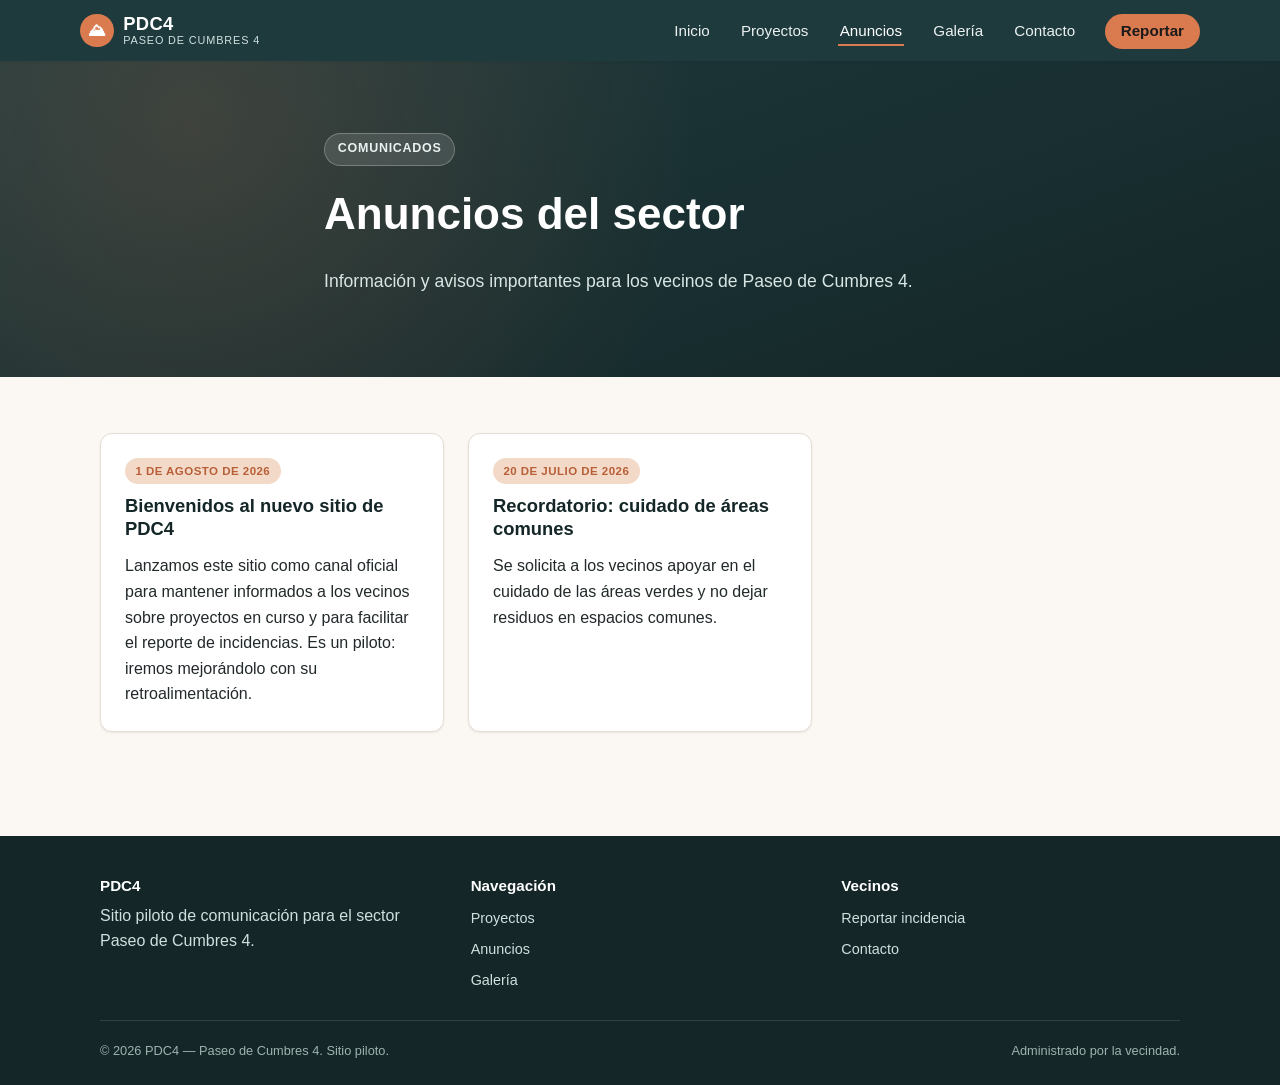
==== anuncios.html @ 250b93a7 "Sitio inicial PDC4: página del sector Paseo de Cumbres 4 Sitio estático piloto para informar a los v" ====
<!DOCTYPE html>
<html lang="es">
<head>
  <meta charset="UTF-8" />
  <meta name="viewport" content="width=device-width, initial-scale=1.0" />
  <title>Anuncios · PDC4</title>
  <meta name="description" content="Anuncios y comunicados oficiales para los vecinos del sector Paseo de Cumbres 4." />
  <link rel="icon" href="data:image/svg+xml,%3Csvg xmlns='http://www.w3.org/2000/svg' viewBox='0 0 100 100'%3E%3Crect width='100' height='100' rx='20' fill='%231f3a3d'/%3E%3Cpath d='M15 72 L38 34 L52 56 L65 28 L90 72 Z' fill='%23d97b4f'/%3E%3C/svg%3E" />
  <link rel="stylesheet" href="css/styles.css" />
</head>
<body>
  <a class="skip-link" href="#main">Saltar al contenido principal</a>

  <header class="site-header">
    <nav class="nav container" data-open="false">
      <a class="nav__brand" href="index.html">
        <span class="nav__brand-mark" aria-hidden="true">⛰</span>
        <span class="nav__brand-text">
          PDC4
          <span class="nav__brand-sub">Paseo de Cumbres 4</span>
        </span>
      </a>
      <button class="nav__toggle" type="button" aria-expanded="false" aria-controls="nav-list" aria-label="Abrir menú de navegación">
        <span class="nav__toggle-icon"></span>
      </button>
      <ul class="nav__list" id="nav-list">
        <li><a class="nav__link" href="index.html">Inicio</a></li>
        <li><a class="nav__link" href="proyectos.html">Proyectos</a></li>
        <li><a class="nav__link" href="anuncios.html" aria-current="page">Anuncios</a></li>
        <li><a class="nav__link" href="galeria.html">Galería</a></li>
        <li><a class="nav__link" href="contacto.html">Contacto</a></li>
        <li><a class="nav__link nav__cta" href="reportar.html">Reportar</a></li>
      </ul>
    </nav>
  </header>

  <main id="main">
    <section class="hero">
      <div class="container hero__inner">
        <span class="hero__eyebrow">Comunicados</span>
        <h1>Anuncios del sector</h1>
        <p>Información y avisos importantes para los vecinos de Paseo de Cumbres 4.</p>
      </div>
    </section>

    <section class="section">
      <div class="container">
        <div class="grid" id="anuncios-lista">
          <p class="state-msg">Cargando anuncios…</p>
        </div>
      </div>
    </section>
  </main>

  <footer class="site-footer">
    <div class="container">
      <div class="footer-grid">
        <div>
          <h4>PDC4</h4>
          <p>Sitio piloto de comunicación para el sector Paseo de Cumbres 4.</p>
        </div>
        <div>
          <h4>Navegación</h4>
          <a href="proyectos.html">Proyectos</a>
          <a href="anuncios.html">Anuncios</a>
          <a href="galeria.html">Galería</a>
        </div>
        <div>
          <h4>Vecinos</h4>
          <a href="reportar.html">Reportar incidencia</a>
          <a href="contacto.html">Contacto</a>
        </div>
      </div>
      <div class="site-footer__bottom">
        <span>© 2026 PDC4 — Paseo de Cumbres 4. Sitio piloto.</span>
        <span>Administrado por la vecindad.</span>
      </div>
    </div>
  </footer>

  <script src="js/main.js"></script>
</body>
</html>
---- css/styles.css ----
/* ==========================================================================
   PDC4 — Paseo de Cumbres 4
   Hoja de estilos principal
   ========================================================================== */

:root {
  /* Paleta — inspirada en las montañas ("Cumbres") y calidez vecinal */
  --color-primary: #1f3a3d;
  --color-primary-dark: #142627;
  --color-primary-light: #2f5458;
  --color-accent: #d97b4f;
  --color-accent-dark: #b85f37;
  --color-accent-light: #f3d9c8;
  --color-bg: #fbf7f2;
  --color-surface: #ffffff;
  --color-text: #22292a;
  --color-text-muted: #5b6664;
  --color-border: #e4ded4;
  --color-success: #3a7d5c;
  --color-danger: #b3432b;

  --font-base: -apple-system, BlinkMacSystemFont, "Segoe UI", Roboto, Helvetica, Arial, sans-serif;

  --radius-sm: 6px;
  --radius-md: 12px;
  --radius-lg: 20px;

  --shadow-sm: 0 1px 2px rgba(20, 38, 39, 0.08);
  --shadow-md: 0 6px 20px rgba(20, 38, 39, 0.10);

  --max-width: 1120px;
}

/* -------------------------------------------------------------------------
   Reset básico
   ------------------------------------------------------------------------- */
*,
*::before,
*::after {
  box-sizing: border-box;
}

html {
  scroll-behavior: smooth;
}

body {
  margin: 0;
  font-family: var(--font-base);
  color: var(--color-text);
  background: var(--color-bg);
  line-height: 1.6;
  -webkit-font-smoothing: antialiased;
}

img {
  max-width: 100%;
  display: block;
}

h1, h2, h3, h4 {
  line-height: 1.25;
  margin: 0 0 0.5em;
  color: var(--color-primary-dark);
}

p {
  margin: 0 0 1em;
}

a {
  color: var(--color-accent-dark);
}

ul {
  margin: 0;
  padding: 0;
  list-style: none;
}

button {
  font-family: inherit;
}

:focus-visible {
  outline: 3px solid var(--color-accent);
  outline-offset: 2px;
}

.container {
  width: 100%;
  max-width: var(--max-width);
  margin: 0 auto;
  padding: 0 1.25rem;
}

.visually-hidden {
  position: absolute;
  width: 1px;
  height: 1px;
  padding: 0;
  margin: -1px;
  overflow: hidden;
  clip: rect(0, 0, 0, 0);
  white-space: nowrap;
  border: 0;
}

.skip-link {
  position: absolute;
  left: -999px;
  top: 0;
  background: var(--color-primary-dark);
  color: #fff;
  padding: 0.75rem 1.25rem;
  z-index: 100;
  border-radius: 0 0 var(--radius-sm) 0;
}

.skip-link:focus {
  left: 0;
}

/* -------------------------------------------------------------------------
   Encabezado / navegación
   ------------------------------------------------------------------------- */
.site-header {
  background: var(--color-primary);
  color: #fff;
  position: sticky;
  top: 0;
  z-index: 50;
  box-shadow: var(--shadow-sm);
}

.nav {
  display: flex;
  align-items: center;
  justify-content: space-between;
  padding: 0.85rem 0;
}

.nav__brand {
  display: flex;
  align-items: center;
  gap: 0.6rem;
  color: #fff;
  text-decoration: none;
  font-weight: 700;
  font-size: 1.15rem;
  letter-spacing: 0.02em;
}

.nav__brand-mark {
  display: inline-flex;
  align-items: center;
  justify-content: center;
  width: 2.1rem;
  height: 2.1rem;
  border-radius: 50%;
  background: var(--color-accent);
  font-size: 1.1rem;
}

.nav__brand-text {
  display: flex;
  flex-direction: column;
  line-height: 1.1;
}

.nav__brand-sub {
  font-weight: 400;
  font-size: 0.68rem;
  color: #cfe0df;
  text-transform: uppercase;
  letter-spacing: 0.08em;
}

.nav__toggle {
  display: none;
  background: transparent;
  border: 1px solid rgba(255, 255, 255, 0.35);
  border-radius: var(--radius-sm);
  color: #fff;
  width: 2.5rem;
  height: 2.5rem;
  align-items: center;
  justify-content: center;
  cursor: pointer;
}

.nav__toggle-icon,
.nav__toggle-icon::before,
.nav__toggle-icon::after {
  display: block;
  width: 1.25rem;
  height: 2px;
  background: #fff;
  position: relative;
  transition: transform 0.2s ease, opacity 0.2s ease;
}

.nav__toggle-icon::before,
.nav__toggle-icon::after {
  content: "";
  position: absolute;
  left: 0;
}

.nav__toggle-icon::before {
  top: -6px;
}

.nav__toggle-icon::after {
  top: 6px;
}

.nav__list {
  display: flex;
  gap: 1.75rem;
  align-items: center;
}

.nav__link {
  color: #eaf1f0;
  text-decoration: none;
  font-size: 0.95rem;
  font-weight: 500;
  padding: 0.35rem 0.1rem;
  border-bottom: 2px solid transparent;
}

.nav__link:hover,
.nav__link:focus-visible {
  border-bottom-color: var(--color-accent);
}

.nav__link[aria-current="page"] {
  border-bottom-color: var(--color-accent);
  color: #fff;
}

.nav__cta {
  background: var(--color-accent);
  color: #1a1a1a;
  padding: 0.5rem 1rem;
  border-radius: 999px;
  font-weight: 700;
}

.nav__cta:hover,
.nav__cta:focus-visible {
  background: var(--color-accent-dark);
  color: #fff;
  border-bottom-color: transparent;
}

@media (max-width: 760px) {
  .nav__toggle {
    display: inline-flex;
  }

  .nav__list {
    position: absolute;
    top: 100%;
    left: 0;
    right: 0;
    background: var(--color-primary-dark);
    flex-direction: column;
    align-items: stretch;
    gap: 0;
    max-height: 0;
    overflow: hidden;
    transition: max-height 0.25s ease;
  }

  .nav[data-open="true"] .nav__list {
    max-height: 26rem;
  }

  .nav[data-open="true"] .nav__toggle-icon {
    background: transparent;
  }

  .nav[data-open="true"] .nav__toggle-icon::before {
    transform: translateY(6px) rotate(45deg);
  }

  .nav[data-open="true"] .nav__toggle-icon::after {
    transform: translateY(-6px) rotate(-45deg);
  }

  .nav__link {
    padding: 0.9rem 1.25rem;
    border-bottom: 1px solid rgba(255, 255, 255, 0.08);
    border-radius: 0;
  }

  .nav__link[aria-current="page"] {
    background: rgba(217, 123, 79, 0.15);
  }

  .nav__cta {
    margin: 0.75rem 1.25rem;
    text-align: center;
    border-radius: var(--radius-sm);
  }
}

/* -------------------------------------------------------------------------
   Hero
   ------------------------------------------------------------------------- */
.hero {
  background:
    radial-gradient(circle at 15% 20%, rgba(217, 123, 79, 0.18), transparent 45%),
    linear-gradient(160deg, var(--color-primary) 0%, var(--color-primary-dark) 100%);
  color: #fff;
  padding: 4.5rem 0 4rem;
}

.hero__inner {
  max-width: 42rem;
}

.hero__eyebrow {
  display: inline-block;
  background: rgba(255, 255, 255, 0.12);
  border: 1px solid rgba(255, 255, 255, 0.25);
  color: #eaf1f0;
  font-size: 0.78rem;
  font-weight: 600;
  letter-spacing: 0.06em;
  text-transform: uppercase;
  padding: 0.35rem 0.8rem;
  border-radius: 999px;
  margin-bottom: 1.25rem;
}

.hero h1 {
  color: #fff;
  font-size: clamp(2rem, 4vw, 2.75rem);
  margin-bottom: 0.6em;
}

.hero p {
  color: #d8e6e4;
  font-size: 1.1rem;
  max-width: 38rem;
}

.hero__actions {
  display: flex;
  flex-wrap: wrap;
  gap: 0.9rem;
  margin-top: 1.75rem;
}

/* -------------------------------------------------------------------------
   Botones
   ------------------------------------------------------------------------- */
.btn {
  display: inline-flex;
  align-items: center;
  gap: 0.5rem;
  padding: 0.75rem 1.4rem;
  border-radius: 999px;
  font-weight: 700;
  text-decoration: none;
  border: 2px solid transparent;
  cursor: pointer;
  font-size: 0.95rem;
  transition: transform 0.15s ease, background 0.15s ease, color 0.15s ease;
}

.btn:hover {
  transform: translateY(-1px);
}

.btn--primary {
  background: var(--color-accent);
  color: #1a1208;
}

.btn--primary:hover,
.btn--primary:focus-visible {
  background: var(--color-accent-dark);
  color: #fff;
}

.btn--outline {
  border-color: rgba(255, 255, 255, 0.5);
  color: #fff;
}

.btn--outline:hover,
.btn--outline:focus-visible {
  border-color: #fff;
  background: rgba(255, 255, 255, 0.08);
}

.btn--solid-dark {
  background: var(--color-primary);
  color: #fff;
}

.btn--solid-dark:hover,
.btn--solid-dark:focus-visible {
  background: var(--color-primary-dark);
}

/* -------------------------------------------------------------------------
   Secciones genéricas
   ------------------------------------------------------------------------- */
.section {
  padding: 3.5rem 0;
}

.section--muted {
  background: var(--color-surface);
  border-top: 1px solid var(--color-border);
  border-bottom: 1px solid var(--color-border);
}

.section__head {
  max-width: 40rem;
  margin-bottom: 2.25rem;
}

.section__kicker {
  color: var(--color-accent-dark);
  font-weight: 700;
  text-transform: uppercase;
  font-size: 0.78rem;
  letter-spacing: 0.08em;
  margin-bottom: 0.4em;
  display: block;
}

.section__foot {
  margin-top: 2rem;
}

/* -------------------------------------------------------------------------
   Tarjetas
   ------------------------------------------------------------------------- */
.grid {
  display: grid;
  gap: 1.5rem;
  grid-template-columns: repeat(auto-fill, minmax(260px, 1fr));
}

.card {
  background: var(--color-surface);
  border: 1px solid var(--color-border);
  border-radius: var(--radius-md);
  padding: 1.5rem;
  box-shadow: var(--shadow-sm);
  display: flex;
  flex-direction: column;
  gap: 0.6rem;
}

.card__badge {
  align-self: flex-start;
  font-size: 0.72rem;
  font-weight: 700;
  text-transform: uppercase;
  letter-spacing: 0.04em;
  padding: 0.25rem 0.65rem;
  border-radius: 999px;
  background: var(--color-accent-light);
  color: var(--color-accent-dark);
}

.card__badge--en-progreso {
  background: var(--color-accent-light);
  color: var(--color-accent-dark);
}

.card__badge--planeado {
  background: #e4e9f7;
  color: #33459a;
}

.card__badge--completado {
  background: #dcefe3;
  color: var(--color-success);
}

.card h3 {
  margin-bottom: 0.2em;
  font-size: 1.15rem;
}

.card__meta {
  color: var(--color-text-muted);
  font-size: 0.85rem;
}

.card__desc {
  color: var(--color-text);
  margin-bottom: 0;
}

.card--placeholder {
  align-items: center;
  justify-content: center;
  text-align: center;
  color: var(--color-text-muted);
  border-style: dashed;
}

.state-msg {
  color: var(--color-text-muted);
  font-style: italic;
}

/* -------------------------------------------------------------------------
   Galería
   ------------------------------------------------------------------------- */
.gallery-grid {
  display: grid;
  gap: 1rem;
  grid-template-columns: repeat(auto-fill, minmax(220px, 1fr));
}

.gallery-item {
  aspect-ratio: 4 / 3;
  border-radius: var(--radius-md);
  overflow: hidden;
  background: linear-gradient(135deg, var(--color-primary-light), var(--color-primary));
  display: flex;
  align-items: center;
  justify-content: center;
  color: #eaf1f0;
  text-align: center;
  padding: 1rem;
  border: 1px solid var(--color-border);
}

.gallery-item img {
  width: 100%;
  height: 100%;
  object-fit: cover;
}

.gallery-item__placeholder {
  font-size: 0.85rem;
}

/* -------------------------------------------------------------------------
   Formulario / Reportar
   ------------------------------------------------------------------------- */
.report-panel {
  background: var(--color-surface);
  border: 1px solid var(--color-border);
  border-radius: var(--radius-lg);
  padding: 1.5rem;
  box-shadow: var(--shadow-md);
}

.report-panel iframe {
  width: 100%;
  min-height: 900px;
  border: 0;
  border-radius: var(--radius-md);
}

.report-fallback {
  margin-top: 1rem;
  padding: 1rem 1.25rem;
  background: var(--color-accent-light);
  border-radius: var(--radius-sm);
  font-size: 0.92rem;
}

.field-list {
  display: grid;
  gap: 0.75rem;
  grid-template-columns: repeat(auto-fill, minmax(220px, 1fr));
  margin-top: 1.25rem;
}

.field-list li {
  background: var(--color-bg);
  border: 1px solid var(--color-border);
  border-radius: var(--radius-sm);
  padding: 0.8rem 1rem;
  font-size: 0.9rem;
}

.field-list strong {
  display: block;
  color: var(--color-primary-dark);
  margin-bottom: 0.15em;
}

/* -------------------------------------------------------------------------
   Contacto
   ------------------------------------------------------------------------- */
.contact-grid {
  display: grid;
  gap: 1.5rem;
  grid-template-columns: repeat(auto-fit, minmax(260px, 1fr));
}

.contact-card {
  background: var(--color-surface);
  border: 1px solid var(--color-border);
  border-radius: var(--radius-md);
  padding: 1.5rem;
}

.contact-card__icon {
  width: 2.5rem;
  height: 2.5rem;
  border-radius: 50%;
  background: var(--color-accent-light);
  color: var(--color-accent-dark);
  display: flex;
  align-items: center;
  justify-content: center;
  font-size: 1.2rem;
  margin-bottom: 0.75rem;
}

.editable-note {
  display: inline-block;
  margin-top: 0.5rem;
  font-size: 0.78rem;
  color: var(--color-danger);
  background: #fbe6e0;
  padding: 0.2rem 0.55rem;
  border-radius: var(--radius-sm);
}

/* -------------------------------------------------------------------------
   Pie de página
   ------------------------------------------------------------------------- */
.site-footer {
  background: var(--color-primary-dark);
  color: #cfe0df;
  padding: 2.5rem 0 1.5rem;
  margin-top: 3rem;
}

.footer-grid {
  display: grid;
  gap: 2rem;
  grid-template-columns: repeat(auto-fit, minmax(200px, 1fr));
  margin-bottom: 1.5rem;
}

.footer-grid h4 {
  color: #fff;
  font-size: 0.95rem;
}

.footer-grid a {
  color: #cfe0df;
  text-decoration: none;
  display: block;
  padding: 0.25rem 0;
  font-size: 0.9rem;
}

.footer-grid a:hover {
  color: var(--color-accent);
}

.site-footer__bottom {
  border-top: 1px solid rgba(255, 255, 255, 0.12);
  padding-top: 1.25rem;
  font-size: 0.8rem;
  color: #9db4b1;
  display: flex;
  flex-wrap: wrap;
  gap: 0.5rem 1rem;
  justify-content: space-between;
}

/* -------------------------------------------------------------------------
   Responsive helpers
   ------------------------------------------------------------------------- */
@media (max-width: 600px) {
  .section {
    padding: 2.5rem 0;
  }

  .hero {
    padding: 3.25rem 0 2.75rem;
  }

  .report-panel iframe {
    min-height: 1100px;
  }
}
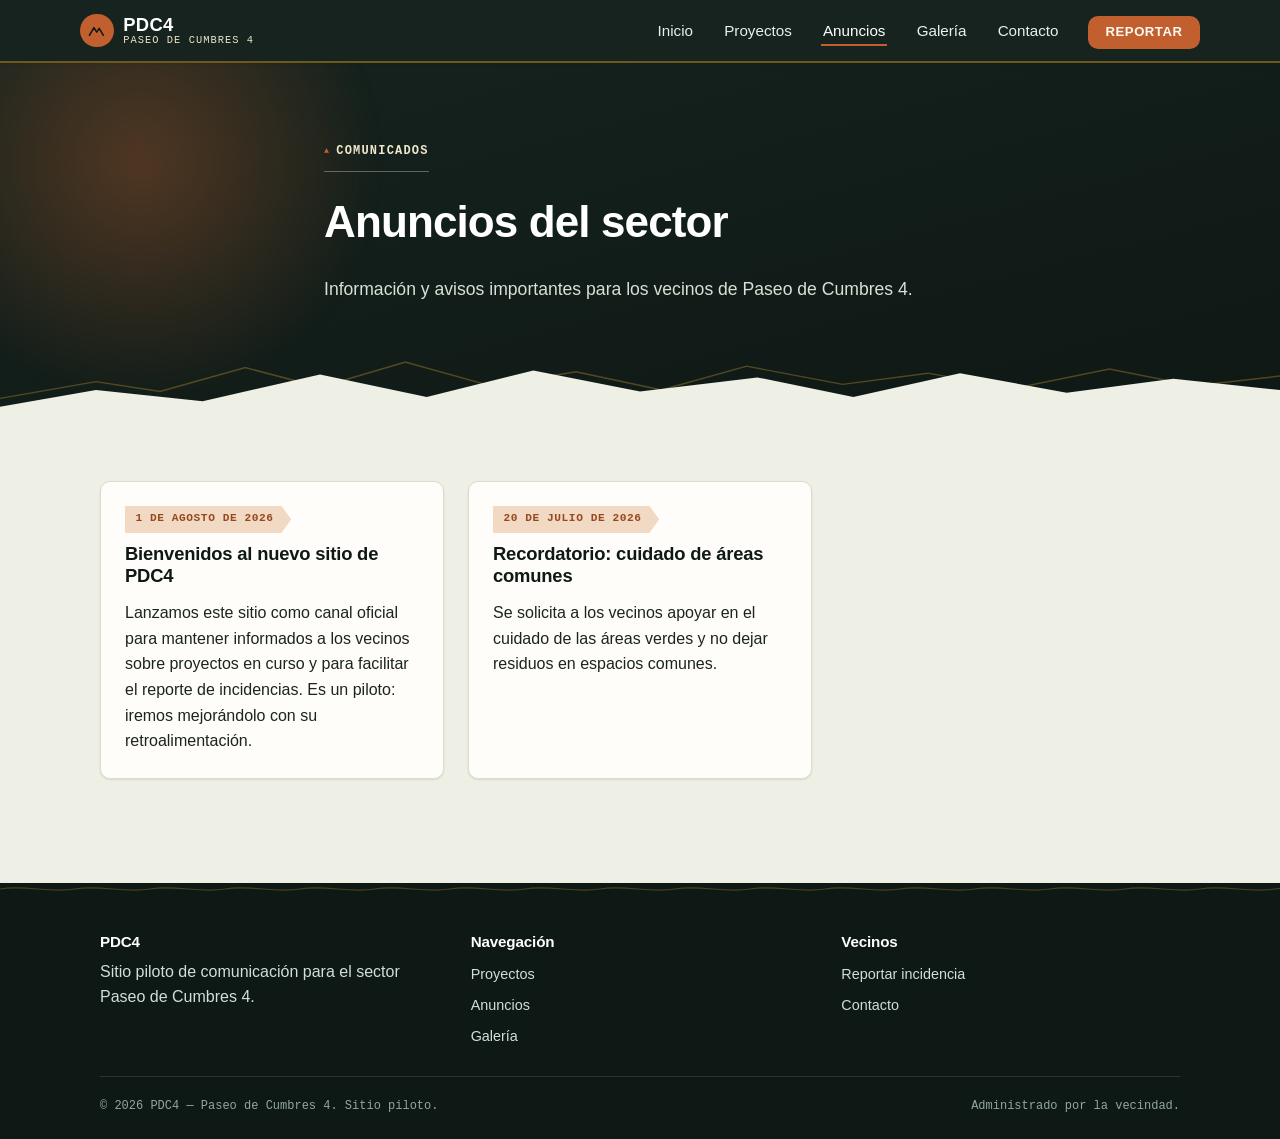
==== commit 756d725c: "Rediseñar el sitio con identidad de señalética de montaña Eleva el piloto de un look genérico de pla" ====
--- a/anuncios.html
+++ b/anuncios.html
@@ -5,7 +5,7 @@
   <meta name="viewport" content="width=device-width, initial-scale=1.0" />
   <title>Anuncios · PDC4</title>
   <meta name="description" content="Anuncios y comunicados oficiales para los vecinos del sector Paseo de Cumbres 4." />
-  <link rel="icon" href="data:image/svg+xml,%3Csvg xmlns='http://www.w3.org/2000/svg' viewBox='0 0 100 100'%3E%3Crect width='100' height='100' rx='20' fill='%231f3a3d'/%3E%3Cpath d='M15 72 L38 34 L52 56 L65 28 L90 72 Z' fill='%23d97b4f'/%3E%3C/svg%3E" />
+  <link rel="icon" href="data:image/svg+xml,%3Csvg xmlns='http://www.w3.org/2000/svg' viewBox='0 0 100 100'%3E%3Crect width='100' height='100' rx='20' fill='%2316231e'/%3E%3Cpath d='M15 72 L38 34 L52 56 L65 28 L90 72 Z' fill='%23c1602e'/%3E%3C/svg%3E" />
   <link rel="stylesheet" href="css/styles.css" />
 </head>
 <body>
@@ -14,7 +14,7 @@
   <header class="site-header">
     <nav class="nav container" data-open="false">
       <a class="nav__brand" href="index.html">
-        <span class="nav__brand-mark" aria-hidden="true">⛰</span>
+        <span class="nav__brand-mark" aria-hidden="true"><svg viewBox="0 0 24 24" width="18" height="18" fill="none" stroke="currentColor" stroke-width="2.2" stroke-linecap="round" stroke-linejoin="round"><path d="M2 19 L8.5 8 L12.5 14.5 L16 9 L22 19"/></svg></span>
         <span class="nav__brand-text">
           PDC4
           <span class="nav__brand-sub">Paseo de Cumbres 4</span>
--- a/css/styles.css
+++ b/css/styles.css
@@ -1,32 +1,41 @@
 /* ==========================================================================
    PDC4 — Paseo de Cumbres 4
    Hoja de estilos principal
+
+   Sistema visual: señalética de sendero de montaña. La paleta y las curvas
+   de nivel (líneas topográficas) vienen del nombre del sector — "Paseo de
+   Cumbres" — y se usan como motivo repetido: horizonte de montaña al pie
+   del hero, y una línea de curva de nivel como costura entre secciones.
    ========================================================================== */
 
 :root {
-  /* Paleta — inspirada en las montañas ("Cumbres") y calidez vecinal */
-  --color-primary: #1f3a3d;
-  --color-primary-dark: #142627;
-  --color-primary-light: #2f5458;
-  --color-accent: #d97b4f;
-  --color-accent-dark: #b85f37;
-  --color-accent-light: #f3d9c8;
-  --color-bg: #fbf7f2;
-  --color-surface: #ffffff;
-  --color-text: #22292a;
-  --color-text-muted: #5b6664;
-  --color-border: #e4ded4;
-  --color-success: #3a7d5c;
-  --color-danger: #b3432b;
+  /* Paleta — tonos de piedra, pino y atardecer sobre cumbres */
+  --color-primary: #16231e;
+  --color-primary-dark: #0e1815;
+  --color-primary-light: #2f4a3d;
+  --color-accent: #c1602e;
+  --color-accent-dark: #96481f;
+  --color-accent-light: #f1d9c4;
+  --color-gold: #94742a;
+  --color-gold-dark: #6f5720;
+  --color-gold-light: #efe6cc;
+  --color-bg: #eef0e6;
+  --color-surface: #fffdf9;
+  --color-text: #1b241f;
+  --color-text-muted: #5c6b60;
+  --color-border: #dcdccd;
+  --color-success: #3c7d54;
+  --color-danger: #a8412a;
 
   --font-base: -apple-system, BlinkMacSystemFont, "Segoe UI", Roboto, Helvetica, Arial, sans-serif;
-
-  --radius-sm: 6px;
-  --radius-md: 12px;
-  --radius-lg: 20px;
-
-  --shadow-sm: 0 1px 2px rgba(20, 38, 39, 0.08);
-  --shadow-md: 0 6px 20px rgba(20, 38, 39, 0.10);
+  --font-mono: ui-monospace, "SF Mono", "Cascadia Mono", "Segoe UI Mono", Menlo, Consolas, monospace;
+
+  --radius-sm: 4px;
+  --radius-md: 10px;
+  --radius-lg: 18px;
+
+  --shadow-sm: 0 1px 2px rgba(14, 24, 21, 0.10);
+  --shadow-md: 0 10px 28px rgba(14, 24, 21, 0.14);
 
   --max-width: 1120px;
 }
@@ -59,9 +68,15 @@
 }
 
 h1, h2, h3, h4 {
-  line-height: 1.25;
+  line-height: 1.2;
   margin: 0 0 0.5em;
   color: var(--color-primary-dark);
+  letter-spacing: -0.01em;
+}
+
+h1, h2 {
+  font-weight: 800;
+  letter-spacing: -0.02em;
 }
 
 p {
@@ -122,6 +137,36 @@
 }
 
 /* -------------------------------------------------------------------------
+   Motivo topográfico — costura entre secciones
+   Se usa como ::before/::after (sin marcado extra) sobre .section--muted y
+   .site-footer. Los colores están fijos en el data-URI (no toman variables
+   CSS); si cambia --color-gold o --color-border, actualizar aquí también.
+   ------------------------------------------------------------------------- */
+.section--muted,
+.site-footer {
+  position: relative;
+}
+
+.section--muted::before,
+.section--muted::after,
+.site-footer::before {
+  content: "";
+  position: absolute;
+  left: 0;
+  right: 0;
+  height: 12px;
+  background-image: url("data:image/svg+xml,%3Csvg xmlns='http://www.w3.org/2000/svg' viewBox='0 0 1200 16' preserveAspectRatio='none'%3E%3Cpath d='M0,8 C100,2 200,14 300,8 C400,2 500,14 600,8 C700,2 800,14 900,8 C1000,2 1100,14 1200,8' fill='none' stroke='%2394742a' stroke-width='1.4'/%3E%3C/svg%3E");
+  background-repeat: repeat-x;
+  background-size: 300px 12px;
+  opacity: 0.45;
+  pointer-events: none;
+}
+
+.section--muted::before { top: 0; }
+.section--muted::after { bottom: 0; transform: scaleY(-1); }
+.site-footer::before { top: 0; }
+
+/* -------------------------------------------------------------------------
    Encabezado / navegación
    ------------------------------------------------------------------------- */
 .site-header {
@@ -131,6 +176,7 @@
   top: 0;
   z-index: 50;
   box-shadow: var(--shadow-sm);
+  border-bottom: 2px solid var(--color-gold-dark);
 }
 
 .nav {
@@ -159,7 +205,12 @@
   height: 2.1rem;
   border-radius: 50%;
   background: var(--color-accent);
-  font-size: 1.1rem;
+  color: var(--color-primary-dark);
+}
+
+.nav__brand-mark svg {
+  width: 1.05rem;
+  height: 1.05rem;
 }
 
 .nav__brand-text {
@@ -169,11 +220,12 @@
 }
 
 .nav__brand-sub {
+  font-family: var(--font-mono);
   font-weight: 400;
-  font-size: 0.68rem;
-  color: #cfe0df;
+  font-size: 0.65rem;
+  color: var(--color-gold-light);
   text-transform: uppercase;
-  letter-spacing: 0.08em;
+  letter-spacing: 0.1em;
 }
 
 .nav__toggle {
@@ -222,17 +274,18 @@
 }
 
 .nav__link {
-  color: #eaf1f0;
+  color: #eaf1ea;
   text-decoration: none;
   font-size: 0.95rem;
   font-weight: 500;
   padding: 0.35rem 0.1rem;
   border-bottom: 2px solid transparent;
+  transition: border-color 0.15s ease, color 0.15s ease;
 }
 
 .nav__link:hover,
 .nav__link:focus-visible {
-  border-bottom-color: var(--color-accent);
+  border-bottom-color: var(--color-gold);
 }
 
 .nav__link[aria-current="page"] {
@@ -242,10 +295,13 @@
 
 .nav__cta {
   background: var(--color-accent);
-  color: #1a1a1a;
-  padding: 0.5rem 1rem;
-  border-radius: 999px;
+  color: #fff9f4;
+  padding: 0.5rem 1.1rem;
+  border-radius: var(--radius-md);
   font-weight: 700;
+  text-transform: uppercase;
+  font-size: 0.82rem;
+  letter-spacing: 0.04em;
 }
 
 .nav__cta:hover,
@@ -297,13 +353,12 @@
   }
 
   .nav__link[aria-current="page"] {
-    background: rgba(217, 123, 79, 0.15);
+    background: rgba(193, 96, 46, 0.18);
   }
 
   .nav__cta {
     margin: 0.75rem 1.25rem;
     text-align: center;
-    border-radius: var(--radius-sm);
   }
 }
 
@@ -311,29 +366,77 @@
    Hero
    ------------------------------------------------------------------------- */
 .hero {
-  background:
-    radial-gradient(circle at 15% 20%, rgba(217, 123, 79, 0.18), transparent 45%),
-    linear-gradient(160deg, var(--color-primary) 0%, var(--color-primary-dark) 100%);
-  color: #fff;
-  padding: 4.5rem 0 4rem;
+  position: relative;
+  overflow: hidden;
+  background: linear-gradient(165deg, var(--color-primary) 0%, var(--color-primary-dark) 100%);
+  color: #fff;
+  padding: 4.5rem 0 6.5rem;
+  isolation: isolate;
+}
+
+.hero::before {
+  content: "";
+  position: absolute;
+  top: -140px;
+  left: -100px;
+  width: 480px;
+  height: 480px;
+  border-radius: 50%;
+  background: radial-gradient(circle, rgba(193, 96, 46, 0.35), transparent 70%);
+  filter: blur(10px);
+  animation: heroGlowDrift 22s ease-in-out infinite;
+  z-index: 0;
+}
+
+@keyframes heroGlowDrift {
+  0%, 100% { transform: translate(0, 0); }
+  50% { transform: translate(70px, 40px); }
+}
+
+@media (prefers-reduced-motion: reduce) {
+  .hero::before { animation: none; }
+}
+
+/* Horizonte de montaña — silueta que cierra el hero contra el fondo de la
+   página. El fill es --color-bg en hexadecimal fijo (no puede tomar la
+   variable dentro de un data-URI); mantenerlos sincronizados si cambia. */
+.hero::after {
+  content: "";
+  position: absolute;
+  left: 0;
+  right: 0;
+  bottom: 0;
+  height: 70px;
+  background-image: url("data:image/svg+xml,%3Csvg xmlns='http://www.w3.org/2000/svg' viewBox='0 0 1200 100' preserveAspectRatio='none'%3E%3Cpath d='M0,62 L90,38 L150,52 L230,18 L300,46 L380,10 L460,44 L540,24 L620,50 L700,16 L790,42 L870,26 L950,48 L1040,20 L1120,44 L1200,30' fill='none' stroke='%2394742a' stroke-width='2' opacity='0.5'/%3E%3Cpath d='M0,100 L0,74 L90,50 L190,66 L300,28 L400,60 L500,22 L600,52 L710,32 L800,60 L900,26 L1000,54 L1100,34 L1200,50 L1200,100 Z' fill='%23eef0e6'/%3E%3C/svg%3E");
+  background-size: 100% 100%;
+  z-index: 1;
 }
 
 .hero__inner {
+  position: relative;
+  z-index: 2;
   max-width: 42rem;
 }
 
 .hero__eyebrow {
-  display: inline-block;
-  background: rgba(255, 255, 255, 0.12);
-  border: 1px solid rgba(255, 255, 255, 0.25);
-  color: #eaf1f0;
-  font-size: 0.78rem;
+  display: inline-flex;
+  align-items: center;
+  gap: 0.5em;
+  font-family: var(--font-mono);
+  font-size: 0.75rem;
   font-weight: 600;
-  letter-spacing: 0.06em;
+  letter-spacing: 0.1em;
   text-transform: uppercase;
-  padding: 0.35rem 0.8rem;
-  border-radius: 999px;
-  margin-bottom: 1.25rem;
+  color: var(--color-gold-light);
+  border-bottom: 1px solid rgba(239, 230, 204, 0.35);
+  padding-bottom: 0.6rem;
+  margin-bottom: 1.5rem;
+}
+
+.hero__eyebrow::before {
+  content: "▲";
+  color: var(--color-accent);
+  font-size: 0.7em;
 }
 
 .hero h1 {
@@ -343,7 +446,7 @@
 }
 
 .hero p {
-  color: #d8e6e4;
+  color: #d9e0d5;
   font-size: 1.1rem;
   max-width: 38rem;
 }
@@ -361,30 +464,42 @@
 .btn {
   display: inline-flex;
   align-items: center;
-  gap: 0.5rem;
-  padding: 0.75rem 1.4rem;
-  border-radius: 999px;
+  gap: 0.55rem;
+  padding: 0.75rem 1.3rem;
+  border-radius: var(--radius-md);
   font-weight: 700;
   text-decoration: none;
+  text-transform: uppercase;
+  letter-spacing: 0.04em;
   border: 2px solid transparent;
   cursor: pointer;
-  font-size: 0.95rem;
-  transition: transform 0.15s ease, background 0.15s ease, color 0.15s ease;
+  font-size: 0.85rem;
+  transition: transform 0.15s ease, background 0.15s ease, color 0.15s ease, box-shadow 0.15s ease;
+}
+
+.btn::after {
+  content: "→";
+  transition: transform 0.15s ease;
 }
 
 .btn:hover {
   transform: translateY(-1px);
 }
 
+.btn:hover::after {
+  transform: translateX(3px);
+}
+
 .btn--primary {
   background: var(--color-accent);
-  color: #1a1208;
+  color: #fff9f4;
 }
 
 .btn--primary:hover,
 .btn--primary:focus-visible {
   background: var(--color-accent-dark);
   color: #fff;
+  box-shadow: var(--shadow-md);
 }
 
 .btn--outline {
@@ -394,7 +509,7 @@
 
 .btn--outline:hover,
 .btn--outline:focus-visible {
-  border-color: #fff;
+  border-color: var(--color-gold);
   background: rgba(255, 255, 255, 0.08);
 }
 
@@ -406,6 +521,7 @@
 .btn--solid-dark:hover,
 .btn--solid-dark:focus-visible {
   background: var(--color-primary-dark);
+  box-shadow: var(--shadow-md);
 }
 
 /* -------------------------------------------------------------------------
@@ -417,8 +533,8 @@
 
 .section--muted {
   background: var(--color-surface);
-  border-top: 1px solid var(--color-border);
-  border-bottom: 1px solid var(--color-border);
+  padding-top: calc(3.5rem + 10px);
+  padding-bottom: calc(3.5rem + 10px);
 }
 
 .section__head {
@@ -427,12 +543,13 @@
 }
 
 .section__kicker {
-  color: var(--color-accent-dark);
+  font-family: var(--font-mono);
+  color: var(--color-gold-dark);
   font-weight: 700;
   text-transform: uppercase;
-  font-size: 0.78rem;
-  letter-spacing: 0.08em;
-  margin-bottom: 0.4em;
+  font-size: 0.75rem;
+  letter-spacing: 0.1em;
+  margin-bottom: 0.5em;
   display: block;
 }
 
@@ -458,16 +575,24 @@
   display: flex;
   flex-direction: column;
   gap: 0.6rem;
+  transition: transform 0.2s ease, box-shadow 0.2s ease, border-color 0.2s ease;
+}
+
+.card:hover {
+  transform: translateY(-3px);
+  box-shadow: var(--shadow-md);
+  border-color: var(--color-gold);
 }
 
 .card__badge {
   align-self: flex-start;
-  font-size: 0.72rem;
+  font-family: var(--font-mono);
+  font-size: 0.7rem;
   font-weight: 700;
   text-transform: uppercase;
-  letter-spacing: 0.04em;
-  padding: 0.25rem 0.65rem;
-  border-radius: 999px;
+  letter-spacing: 0.05em;
+  padding: 0.3rem 1.1rem 0.3rem 0.65rem;
+  clip-path: polygon(0 0, calc(100% - 10px) 0, 100% 50%, calc(100% - 10px) 100%, 0 100%);
   background: var(--color-accent-light);
   color: var(--color-accent-dark);
 }
@@ -478,8 +603,8 @@
 }
 
 .card__badge--planeado {
-  background: #e4e9f7;
-  color: #33459a;
+  background: var(--color-gold-light);
+  color: var(--color-gold-dark);
 }
 
 .card__badge--completado {
@@ -493,8 +618,9 @@
 }
 
 .card__meta {
+  font-family: var(--font-mono);
   color: var(--color-text-muted);
-  font-size: 0.85rem;
+  font-size: 0.78rem;
 }
 
 .card__desc {
@@ -514,6 +640,30 @@
   color: var(--color-text-muted);
   font-style: italic;
 }
+
+/* -------------------------------------------------------------------------
+   Animación de aparición al hacer scroll
+   El JS añade .reveal antes de observar y .is-visible al entrar en pantalla;
+   si prefers-reduced-motion está activo, el JS no añade ninguna de las dos
+   clases y el contenido queda visible de inmediato.
+   ------------------------------------------------------------------------- */
+.reveal {
+  opacity: 0;
+  transform: translateY(16px);
+  transition: opacity 0.6s ease, transform 0.6s ease;
+}
+
+.reveal.is-visible {
+  opacity: 1;
+  transform: none;
+}
+
+.grid > .reveal:nth-child(1) { transition-delay: 0ms; }
+.grid > .reveal:nth-child(2) { transition-delay: 70ms; }
+.grid > .reveal:nth-child(3) { transition-delay: 140ms; }
+.grid > .reveal:nth-child(4) { transition-delay: 210ms; }
+.grid > .reveal:nth-child(5) { transition-delay: 280ms; }
+.grid > .reveal:nth-child(6) { transition-delay: 350ms; }
 
 /* -------------------------------------------------------------------------
    Galería
@@ -532,10 +682,16 @@
   display: flex;
   align-items: center;
   justify-content: center;
-  color: #eaf1f0;
+  color: #eaf1ea;
   text-align: center;
   padding: 1rem;
   border: 1px solid var(--color-border);
+  transition: transform 0.2s ease, box-shadow 0.2s ease;
+}
+
+.gallery-item:hover {
+  transform: translateY(-3px);
+  box-shadow: var(--shadow-md);
 }
 
 .gallery-item img {
@@ -545,7 +701,8 @@
 }
 
 .gallery-item__placeholder {
-  font-size: 0.85rem;
+  font-family: var(--font-mono);
+  font-size: 0.8rem;
 }
 
 /* -------------------------------------------------------------------------
@@ -609,6 +766,13 @@
   border: 1px solid var(--color-border);
   border-radius: var(--radius-md);
   padding: 1.5rem;
+  transition: transform 0.2s ease, box-shadow 0.2s ease, border-color 0.2s ease;
+}
+
+.contact-card:hover {
+  transform: translateY(-3px);
+  box-shadow: var(--shadow-md);
+  border-color: var(--color-gold);
 }
 
 .contact-card__icon {
@@ -620,17 +784,17 @@
   display: flex;
   align-items: center;
   justify-content: center;
-  font-size: 1.2rem;
   margin-bottom: 0.75rem;
 }
 
 .editable-note {
   display: inline-block;
   margin-top: 0.5rem;
-  font-size: 0.78rem;
+  font-family: var(--font-mono);
+  font-size: 0.72rem;
   color: var(--color-danger);
   background: #fbe6e0;
-  padding: 0.2rem 0.55rem;
+  padding: 0.25rem 0.6rem;
   border-radius: var(--radius-sm);
 }
 
@@ -639,8 +803,8 @@
    ------------------------------------------------------------------------- */
 .site-footer {
   background: var(--color-primary-dark);
-  color: #cfe0df;
-  padding: 2.5rem 0 1.5rem;
+  color: #cfe0d6;
+  padding: calc(2.5rem + 10px) 0 1.5rem;
   margin-top: 3rem;
 }
 
@@ -657,7 +821,7 @@
 }
 
 .footer-grid a {
-  color: #cfe0df;
+  color: #cfe0d6;
   text-decoration: none;
   display: block;
   padding: 0.25rem 0;
@@ -665,14 +829,15 @@
 }
 
 .footer-grid a:hover {
-  color: var(--color-accent);
+  color: var(--color-gold);
 }
 
 .site-footer__bottom {
   border-top: 1px solid rgba(255, 255, 255, 0.12);
   padding-top: 1.25rem;
-  font-size: 0.8rem;
-  color: #9db4b1;
+  font-family: var(--font-mono);
+  font-size: 0.75rem;
+  color: #93a89b;
   display: flex;
   flex-wrap: wrap;
   gap: 0.5rem 1rem;
@@ -687,8 +852,13 @@
     padding: 2.5rem 0;
   }
 
+  .section--muted {
+    padding-top: calc(2.5rem + 10px);
+    padding-bottom: calc(2.5rem + 10px);
+  }
+
   .hero {
-    padding: 3.25rem 0 2.75rem;
+    padding: 3.25rem 0 5rem;
   }
 
   .report-panel iframe {
